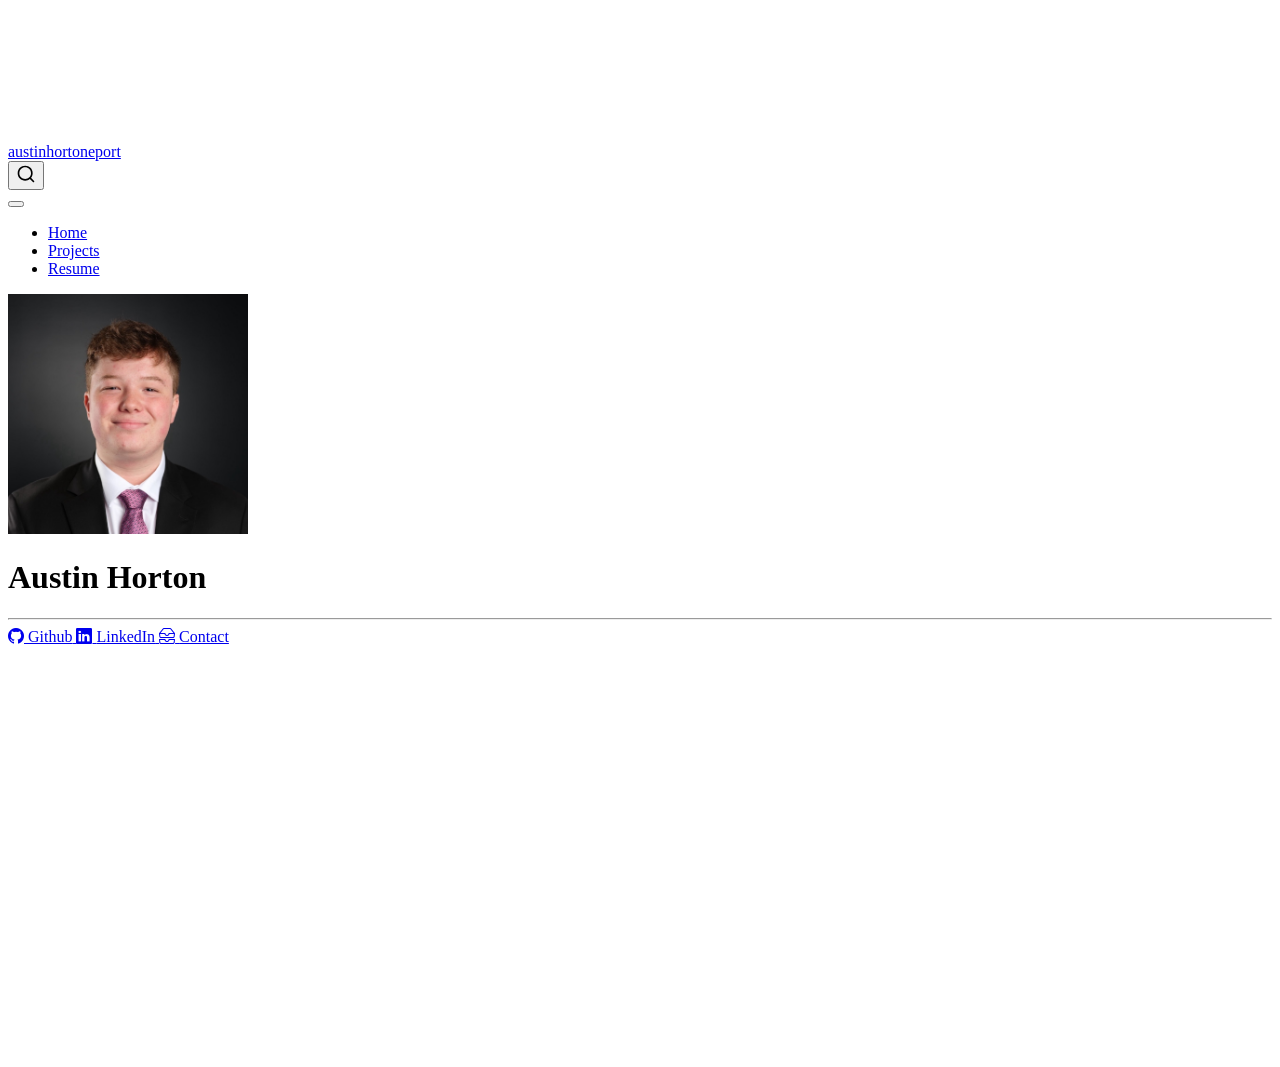
==== docs/index.html @ 5ff9eaec "finished first draft" ====
<!DOCTYPE html>
<html xmlns="http://www.w3.org/1999/xhtml" lang="en" xml:lang="en"><head>

<meta charset="utf-8">
<meta name="generator" content="quarto-1.9.38">

<meta name="viewport" content="width=device-width, initial-scale=1.0, user-scalable=yes">


<title>Austin Horton – austinhortoneport</title>
<style>
/* Default styles provided by pandoc.
** See https://pandoc.org/MANUAL.html#variables-for-html for config info.
*/
code{white-space: pre-wrap;}
span.smallcaps{font-variant: small-caps;}
div.columns{display: flex; gap: min(4vw, 1.5em);}
div.column{flex: auto; overflow-x: auto;}
div.hanging-indent{margin-left: 1.5em; text-indent: -1.5em;}
ul.task-list{list-style: none;}
ul.task-list li input[type="checkbox"] {
  width: 0.8em;
  margin: 0 0.8em 0.2em -1em; /* quarto-specific, see https://github.com/quarto-dev/quarto-cli/issues/4556 */ 
  vertical-align: middle;
}
</style>


<script src="site_libs/quarto-nav/quarto-nav.js"></script>
<script src="site_libs/quarto-nav/headroom.min.js"></script>
<script src="site_libs/clipboard/clipboard.min.js"></script>
<script src="site_libs/quarto-search/autocomplete.umd.js"></script>
<script src="site_libs/quarto-search/fuse.min.js"></script>
<script src="site_libs/quarto-search/quarto-search.js"></script>
<meta name="quarto:offset" content="./">
<script src="site_libs/quarto-html/quarto.js" type="module"></script>
<script src="site_libs/quarto-html/tabsets/tabsets.js" type="module"></script>
<script src="site_libs/quarto-html/popper.min.js"></script>
<script src="site_libs/quarto-html/tippy.umd.min.js"></script>
<link href="site_libs/quarto-html/tippy.css" rel="stylesheet">
<link href="site_libs/quarto-html/quarto-syntax-highlighting-15634bcf2e68342d4ad2dfa704d543f6.css" rel="stylesheet" id="quarto-text-highlighting-styles">
<script src="site_libs/bootstrap/bootstrap.min.js"></script>
<link href="site_libs/bootstrap/bootstrap-icons.css" rel="stylesheet">
<link href="site_libs/bootstrap/bootstrap-a0f9fd0d421825b736dc1bbcbcba2219.min.css" rel="stylesheet" append-hash="true" id="quarto-bootstrap" data-mode="light">
<script id="quarto-search-options" type="application/json">{
  "location": "navbar",
  "copy-button": false,
  "collapse-after": 3,
  "panel-placement": "end",
  "type": "overlay",
  "limit": 50,
  "keyboard-shortcut": [
    "f",
    "/",
    "s"
  ],
  "show-item-context": false,
  "language": {
    "search-no-results-text": "No results",
    "search-matching-documents-text": "matching documents",
    "search-copy-link-title": "Copy link to search",
    "search-hide-matches-text": "Hide additional matches",
    "search-more-match-text": "more match in this document",
    "search-more-matches-text": "more matches in this document",
    "search-clear-button-title": "Clear",
    "search-text-placeholder": "",
    "search-detached-cancel-button-title": "Cancel",
    "search-submit-button-title": "Submit",
    "search-label": "Search"
  }
}</script>


<link rel="stylesheet" href="styles.css">
</head>

<body class="nav-fixed fullcontent quarto-light">

<div id="quarto-search-results"></div>
  <header id="quarto-header" class="headroom fixed-top">
    <nav class="navbar navbar-expand-lg " data-bs-theme="dark">
      <div class="navbar-container container-fluid">
      <div class="navbar-brand-container mx-auto">
    <a class="navbar-brand" href="./index.html">
    <span class="navbar-title">austinhortoneport</span>
    </a>
  </div>
            <div id="quarto-search" class="" title="Search"></div>
          <button class="navbar-toggler" type="button" data-bs-toggle="collapse" data-bs-target="#navbarCollapse" aria-controls="navbarCollapse" role="menu" aria-expanded="false" aria-label="Toggle navigation" onclick="if (window.quartoToggleHeadroom) { window.quartoToggleHeadroom(); }">
  <span class="navbar-toggler-icon"></span>
</button>
          <div class="collapse navbar-collapse" id="navbarCollapse">
            <ul class="navbar-nav navbar-nav-scroll ms-auto">
  <li class="nav-item">
    <a class="nav-link active" href="./index.html" aria-current="page"> 
<span class="menu-text">Home</span></a>
  </li>  
  <li class="nav-item">
    <a class="nav-link" href="./projects.html"> 
<span class="menu-text">Projects</span></a>
  </li>  
  <li class="nav-item">
    <a class="nav-link" href="./resume.html"> 
<span class="menu-text">Resume</span></a>
  </li>  
</ul>
          </div> <!-- /navcollapse -->
            <div class="quarto-navbar-tools">
</div>
      </div> <!-- /container-fluid -->
    </nav>
</header>
<!-- content -->
<div id="quarto-content" class="quarto-container page-columns page-rows-contents page-layout-article page-navbar">
<!-- sidebar -->
<!-- margin-sidebar -->
    
<!-- main -->
<div class="quarto-about-jolla">
  <img src="austinheadshot.jpg" class="about-image
  round " style="height: 15em; width: 15em;">
 <header id="title-block-header" class="quarto-title-block default">
<div class="quarto-title">
<h1 class="title">Austin Horton</h1>
</div>
<div class="quarto-title-meta">
  </div>
</header><main class="content" id="quarto-document-content">


</main> 
  <hr class="about-sep">
   <div class="about-links">
  <a href="https:github.com/austin-horton" class="about-link" rel="" target="">
    <i class="bi bi-github"></i>
     <span class="about-link-text">Github</span>
  </a>
  <a href="https://linkedin.com/in/austin-l-horton/" class="about-link" rel="" target="">
    <i class="bi bi-linkedin"></i>
     <span class="about-link-text">LinkedIn</span>
  </a>
  <a href="mailto:alh102@uark.edu" class="about-link" rel="" target="">
    <i class="bi bi-inboxes"></i>
     <span class="about-link-text">Contact</span>
  </a>
</div>
</div>
 <!-- /main -->
<script id="quarto-html-after-body" type="application/javascript">
  window.document.addEventListener("DOMContentLoaded", function (event) {
    const isCodeAnnotation = (el) => {
      for (const clz of el.classList) {
        if (clz.startsWith('code-annotation-')) {                     
          return true;
        }
      }
      return false;
    }
    const onCopySuccess = function(e) {
      // button target
      const button = e.trigger;
      // don't keep focus
      button.blur();
      // flash "checked"
      button.classList.add('code-copy-button-checked');
      var currentTitle = button.getAttribute("title");
      button.setAttribute("title", "Copied!");
      let tooltip;
      if (window.bootstrap) {
        button.setAttribute("data-bs-toggle", "tooltip");
        button.setAttribute("data-bs-placement", "left");
        button.setAttribute("data-bs-title", "Copied!");
        tooltip = new bootstrap.Tooltip(button, 
          { trigger: "manual", 
            customClass: "code-copy-button-tooltip",
            offset: [0, -8]});
        tooltip.show();    
      }
      setTimeout(function() {
        if (tooltip) {
          tooltip.hide();
          button.removeAttribute("data-bs-title");
          button.removeAttribute("data-bs-toggle");
          button.removeAttribute("data-bs-placement");
        }
        button.setAttribute("title", currentTitle);
        button.classList.remove('code-copy-button-checked');
      }, 1000);
      // clear code selection
      e.clearSelection();
    }
    const getTextToCopy = function(trigger) {
      const outerScaffold = trigger.parentElement.cloneNode(true);
      const codeEl = outerScaffold.querySelector('code');
      for (const childEl of codeEl.children) {
        if (isCodeAnnotation(childEl)) {
          childEl.remove();
        }
      }
      return codeEl.innerText;
    }
    const clipboard = new window.ClipboardJS('.code-copy-button:not([data-in-quarto-modal])', {
      text: getTextToCopy
    });
    clipboard.on('success', onCopySuccess);
    if (window.document.getElementById('quarto-embedded-source-code-modal')) {
      const clipboardModal = new window.ClipboardJS('.code-copy-button[data-in-quarto-modal]', {
        text: getTextToCopy,
        container: window.document.getElementById('quarto-embedded-source-code-modal')
      });
      clipboardModal.on('success', onCopySuccess);
    }
      var localhostRegex = new RegExp(/^(?:http|https):\/\/localhost\:?[0-9]*\//);
      var mailtoRegex = new RegExp(/^mailto:/);
        var filterRegex = new RegExp('/' + window.location.host + '/');
      var isInternal = (href) => {
          return filterRegex.test(href) || localhostRegex.test(href) || mailtoRegex.test(href);
      }
      // Inspect non-navigation links and adorn them if external
     var links = window.document.querySelectorAll('a[href]:not(.nav-link):not(.navbar-brand):not(.toc-action):not(.sidebar-link):not(.sidebar-item-toggle):not(.pagination-link):not(.no-external):not([aria-hidden]):not(.dropdown-item):not(.quarto-navigation-tool):not(.about-link)');
      for (var i=0; i<links.length; i++) {
        const link = links[i];
        if (!isInternal(link.href)) {
          // undo the damage that might have been done by quarto-nav.js in the case of
          // links that we want to consider external
          if (link.dataset.originalHref !== undefined) {
            link.href = link.dataset.originalHref;
          }
        }
      }
    function tippyHover(el, contentFn, onTriggerFn, onUntriggerFn) {
      const config = {
        allowHTML: true,
        maxWidth: 500,
        delay: 100,
        arrow: false,
        appendTo: function(el) {
            return el.parentElement;
        },
        interactive: true,
        interactiveBorder: 10,
        theme: 'quarto',
        placement: 'bottom-start',
      };
      if (contentFn) {
        config.content = contentFn;
      }
      if (onTriggerFn) {
        config.onTrigger = onTriggerFn;
      }
      if (onUntriggerFn) {
        config.onUntrigger = onUntriggerFn;
      }
      window.tippy(el, config); 
    }
    const noterefs = window.document.querySelectorAll('a[role="doc-noteref"]');
    for (var i=0; i<noterefs.length; i++) {
      const ref = noterefs[i];
      tippyHover(ref, function() {
        // use id or data attribute instead here
        let href = ref.getAttribute('data-footnote-href') || ref.getAttribute('href');
        try { href = new URL(href).hash; } catch {}
        const id = href.replace(/^#\/?/, "");
        const note = window.document.getElementById(id);
        if (note) {
          return note.innerHTML;
        } else {
          return "";
        }
      });
    }
    const xrefs = window.document.querySelectorAll('a.quarto-xref');
    const processXRef = (id, note) => {
      // Strip column container classes
      const stripColumnClz = (el) => {
        el.classList.remove("page-full", "page-columns");
        if (el.children) {
          for (const child of el.children) {
            stripColumnClz(child);
          }
        }
      }
      stripColumnClz(note)
      if (id === null || id.startsWith('sec-')) {
        // Special case sections, only their first couple elements
        const container = document.createElement("div");
        if (note.children && note.children.length > 2) {
          container.appendChild(note.children[0].cloneNode(true));
          for (let i = 1; i < note.children.length; i++) {
            const child = note.children[i];
            if (child.tagName === "P" && child.innerText === "") {
              continue;
            } else {
              container.appendChild(child.cloneNode(true));
              break;
            }
          }
          if (window.Quarto?.typesetMath) {
            window.Quarto.typesetMath(container);
          }
          return container.innerHTML
        } else {
          if (window.Quarto?.typesetMath) {
            window.Quarto.typesetMath(note);
          }
          return note.innerHTML;
        }
      } else {
        // Remove any anchor links if they are present
        const anchorLink = note.querySelector('a.anchorjs-link');
        if (anchorLink) {
          anchorLink.remove();
        }
        if (window.Quarto?.typesetMath) {
          window.Quarto.typesetMath(note);
        }
        if (note.classList.contains("callout")) {
          return note.outerHTML;
        } else {
          return note.innerHTML;
        }
      }
    }
    for (var i=0; i<xrefs.length; i++) {
      const xref = xrefs[i];
      tippyHover(xref, undefined, function(instance) {
        instance.disable();
        let url = xref.getAttribute('href');
        let hash = undefined; 
        if (url.startsWith('#')) {
          hash = url;
        } else {
          try { hash = new URL(url).hash; } catch {}
        }
        if (hash) {
          const id = hash.replace(/^#\/?/, "");
          const note = window.document.getElementById(id);
          if (note !== null) {
            try {
              const html = processXRef(id, note.cloneNode(true));
              instance.setContent(html);
            } finally {
              instance.enable();
              instance.show();
            }
          } else {
            // See if we can fetch this
            fetch(url.split('#')[0])
            .then(res => res.text())
            .then(html => {
              const parser = new DOMParser();
              const htmlDoc = parser.parseFromString(html, "text/html");
              const note = htmlDoc.getElementById(id);
              if (note !== null) {
                const html = processXRef(id, note);
                instance.setContent(html);
              } 
            }).finally(() => {
              instance.enable();
              instance.show();
            });
          }
        } else {
          // See if we can fetch a full url (with no hash to target)
          // This is a special case and we should probably do some content thinning / targeting
          fetch(url)
          .then(res => res.text())
          .then(html => {
            const parser = new DOMParser();
            const htmlDoc = parser.parseFromString(html, "text/html");
            const note = htmlDoc.querySelector('main.content');
            if (note !== null) {
              // This should only happen for chapter cross references
              // (since there is no id in the URL)
              // remove the first header
              if (note.children.length > 0 && note.children[0].tagName === "HEADER") {
                note.children[0].remove();
              }
              const html = processXRef(null, note);
              instance.setContent(html);
            } 
          }).finally(() => {
            instance.enable();
            instance.show();
          });
        }
      }, function(instance) {
      });
    }
        let selectedAnnoteEl;
        const selectorForAnnotation = ( cell, annotation) => {
          let cellAttr = 'data-code-cell="' + cell + '"';
          let lineAttr = 'data-code-annotation="' +  annotation + '"';
          const selector = 'span[' + cellAttr + '][' + lineAttr + ']';
          return selector;
        }
        const selectCodeLines = (annoteEl) => {
          const doc = window.document;
          const targetCell = annoteEl.getAttribute("data-target-cell");
          const targetAnnotation = annoteEl.getAttribute("data-target-annotation");
          const annoteSpan = window.document.querySelector(selectorForAnnotation(targetCell, targetAnnotation));
          const lines = annoteSpan.getAttribute("data-code-lines").split(",");
          const lineIds = lines.map((line) => {
            return targetCell + "-" + line;
          })
          let top = null;
          let height = null;
          let parent = null;
          if (lineIds.length > 0) {
              //compute the position of the single el (top and bottom and make a div)
              const el = window.document.getElementById(lineIds[0]);
              top = el.offsetTop;
              height = el.offsetHeight;
              parent = el.parentElement.parentElement;
            if (lineIds.length > 1) {
              const lastEl = window.document.getElementById(lineIds[lineIds.length - 1]);
              const bottom = lastEl.offsetTop + lastEl.offsetHeight;
              height = bottom - top;
            }
            if (top !== null && height !== null && parent !== null) {
              // cook up a div (if necessary) and position it 
              let div = window.document.getElementById("code-annotation-line-highlight");
              if (div === null) {
                div = window.document.createElement("div");
                div.setAttribute("id", "code-annotation-line-highlight");
                div.style.position = 'absolute';
                parent.appendChild(div);
              }
              div.style.top = top - 2 + "px";
              div.style.height = height + 4 + "px";
              div.style.left = 0;
              let gutterDiv = window.document.getElementById("code-annotation-line-highlight-gutter");
              if (gutterDiv === null) {
                gutterDiv = window.document.createElement("div");
                gutterDiv.setAttribute("id", "code-annotation-line-highlight-gutter");
                gutterDiv.style.position = 'absolute';
                const codeCell = window.document.getElementById(targetCell);
                const gutter = codeCell.querySelector('.code-annotation-gutter');
                gutter.appendChild(gutterDiv);
              }
              gutterDiv.style.top = top - 2 + "px";
              gutterDiv.style.height = height + 4 + "px";
            }
            selectedAnnoteEl = annoteEl;
          }
        };
        const unselectCodeLines = () => {
          const elementsIds = ["code-annotation-line-highlight", "code-annotation-line-highlight-gutter"];
          elementsIds.forEach((elId) => {
            const div = window.document.getElementById(elId);
            if (div) {
              div.remove();
            }
          });
          selectedAnnoteEl = undefined;
        };
          // Handle positioning of the toggle
      window.addEventListener(
        "resize",
        throttle(() => {
          elRect = undefined;
          if (selectedAnnoteEl) {
            selectCodeLines(selectedAnnoteEl);
          }
        }, 10)
      );
      function throttle(fn, ms) {
      let throttle = false;
      let timer;
        return (...args) => {
          if(!throttle) { // first call gets through
              fn.apply(this, args);
              throttle = true;
          } else { // all the others get throttled
              if(timer) clearTimeout(timer); // cancel #2
              timer = setTimeout(() => {
                fn.apply(this, args);
                timer = throttle = false;
              }, ms);
          }
        };
      }
        // Attach click handler to the DT
        const annoteDls = window.document.querySelectorAll('dt[data-target-cell]');
        for (const annoteDlNode of annoteDls) {
          annoteDlNode.addEventListener('click', (event) => {
            const clickedEl = event.target;
            if (clickedEl !== selectedAnnoteEl) {
              unselectCodeLines();
              const activeEl = window.document.querySelector('dt[data-target-cell].code-annotation-active');
              if (activeEl) {
                activeEl.classList.remove('code-annotation-active');
              }
              selectCodeLines(clickedEl);
              clickedEl.classList.add('code-annotation-active');
            } else {
              // Unselect the line
              unselectCodeLines();
              clickedEl.classList.remove('code-annotation-active');
            }
          });
        }
    const findCites = (el) => {
      const parentEl = el.parentElement;
      if (parentEl) {
        const cites = parentEl.dataset.cites;
        if (cites) {
          return {
            el,
            cites: cites.split(' ')
          };
        } else {
          return findCites(el.parentElement)
        }
      } else {
        return undefined;
      }
    };
    var bibliorefs = window.document.querySelectorAll('a[role="doc-biblioref"]');
    for (var i=0; i<bibliorefs.length; i++) {
      const ref = bibliorefs[i];
      const citeInfo = findCites(ref);
      if (citeInfo) {
        tippyHover(citeInfo.el, function() {
          var popup = window.document.createElement('div');
          citeInfo.cites.forEach(function(cite) {
            var citeDiv = window.document.createElement('div');
            citeDiv.classList.add('hanging-indent');
            citeDiv.classList.add('csl-entry');
            var biblioDiv = window.document.getElementById('ref-' + cite);
            if (biblioDiv) {
              citeDiv.innerHTML = biblioDiv.innerHTML;
            }
            popup.appendChild(citeDiv);
          });
          return popup.innerHTML;
        });
      }
    }
  });
  </script>
</div> <!-- /content -->




</body></html>
---- docs/site_libs/quarto-html/tippy.css ----
.tippy-box[data-animation=fade][data-state=hidden]{opacity:0}[data-tippy-root]{max-width:calc(100vw - 10px)}.tippy-box{position:relative;background-color:#333;color:#fff;border-radius:4px;font-size:14px;line-height:1.4;white-space:normal;outline:0;transition-property:transform,visibility,opacity}.tippy-box[data-placement^=top]>.tippy-arrow{bottom:0}.tippy-box[data-placement^=top]>.tippy-arrow:before{bottom:-7px;left:0;border-width:8px 8px 0;border-top-color:initial;transform-origin:center top}.tippy-box[data-placement^=bottom]>.tippy-arrow{top:0}.tippy-box[data-placement^=bottom]>.tippy-arrow:before{top:-7px;left:0;border-width:0 8px 8px;border-bottom-color:initial;transform-origin:center bottom}.tippy-box[data-placement^=left]>.tippy-arrow{right:0}.tippy-box[data-placement^=left]>.tippy-arrow:before{border-width:8px 0 8px 8px;border-left-color:initial;right:-7px;transform-origin:center left}.tippy-box[data-placement^=right]>.tippy-arrow{left:0}.tippy-box[data-placement^=right]>.tippy-arrow:before{left:-7px;border-width:8px 8px 8px 0;border-right-color:initial;transform-origin:center right}.tippy-box[data-inertia][data-state=visible]{transition-timing-function:cubic-bezier(.54,1.5,.38,1.11)}.tippy-arrow{width:16px;height:16px;color:#333}.tippy-arrow:before{content:"";position:absolute;border-color:transparent;border-style:solid}.tippy-content{position:relative;padding:5px 9px;z-index:1}
---- docs/site_libs/quarto-html/quarto-syntax-highlighting-15634bcf2e68342d4ad2dfa704d543f6.css ----
/* quarto syntax highlight colors */
:root {
  --quarto-hl-ot-color: #003B4F;
  --quarto-hl-at-color: #657422;
  --quarto-hl-ss-color: #20794D;
  --quarto-hl-an-color: #5E5E5E;
  --quarto-hl-fu-color: #4758AB;
  --quarto-hl-st-color: #20794D;
  --quarto-hl-cf-color: #003B4F;
  --quarto-hl-op-color: #5E5E5E;
  --quarto-hl-er-color: #AD0000;
  --quarto-hl-bn-color: #AD0000;
  --quarto-hl-al-color: #AD0000;
  --quarto-hl-va-color: #111111;
  --quarto-hl-bu-color: inherit;
  --quarto-hl-ex-color: inherit;
  --quarto-hl-pp-color: #AD0000;
  --quarto-hl-in-color: #5E5E5E;
  --quarto-hl-vs-color: #20794D;
  --quarto-hl-wa-color: #5E5E5E;
  --quarto-hl-do-color: #5E5E5E;
  --quarto-hl-im-color: #00769E;
  --quarto-hl-ch-color: #20794D;
  --quarto-hl-dt-color: #AD0000;
  --quarto-hl-fl-color: #AD0000;
  --quarto-hl-co-color: #5E5E5E;
  --quarto-hl-cv-color: #5E5E5E;
  --quarto-hl-cn-color: #8f5902;
  --quarto-hl-sc-color: #5E5E5E;
  --quarto-hl-dv-color: #AD0000;
  --quarto-hl-kw-color: #003B4F;
}

/* other quarto variables */
:root {
  --quarto-font-monospace: SFMono-Regular, Menlo, Monaco, Consolas, "Liberation Mono", "Courier New", monospace;
}

/* syntax highlight based on Pandoc's rules */
pre > code.sourceCode > span {
  color: #003B4F;
}

code.sourceCode > span {
  color: #003B4F;
}

div.sourceCode,
div.sourceCode pre.sourceCode {
  color: #003B4F;
}

/* Normal */
code span {
  color: #003B4F;
}

/* Alert */
code span.al {
  color: #AD0000;
  font-style: inherit;
}

/* Annotation */
code span.an {
  color: #5E5E5E;
  font-style: inherit;
}

/* Attribute */
code span.at {
  color: #657422;
  font-style: inherit;
}

/* BaseN */
code span.bn {
  color: #AD0000;
  font-style: inherit;
}

/* BuiltIn */
code span.bu {
  font-style: inherit;
}

/* ControlFlow */
code span.cf {
  color: #003B4F;
  font-weight: bold;
  font-style: inherit;
}

/* Char */
code span.ch {
  color: #20794D;
  font-style: inherit;
}

/* Constant */
code span.cn {
  color: #8f5902;
  font-style: inherit;
}

/* Comment */
code span.co {
  color: #5E5E5E;
  font-style: inherit;
}

/* CommentVar */
code span.cv {
  color: #5E5E5E;
  font-style: italic;
}

/* Documentation */
code span.do {
  color: #5E5E5E;
  font-style: italic;
}

/* DataType */
code span.dt {
  color: #AD0000;
  font-style: inherit;
}

/* DecVal */
code span.dv {
  color: #AD0000;
  font-style: inherit;
}

/* Error */
code span.er {
  color: #AD0000;
  font-style: inherit;
}

/* Extension */
code span.ex {
  font-style: inherit;
}

/* Float */
code span.fl {
  color: #AD0000;
  font-style: inherit;
}

/* Function */
code span.fu {
  color: #4758AB;
  font-style: inherit;
}

/* Import */
code span.im {
  color: #00769E;
  font-style: inherit;
}

/* Information */
code span.in {
  color: #5E5E5E;
  font-style: inherit;
}

/* Keyword */
code span.kw {
  color: #003B4F;
  font-weight: bold;
  font-style: inherit;
}

/* Operator */
code span.op {
  color: #5E5E5E;
  font-style: inherit;
}

/* Other */
code span.ot {
  color: #003B4F;
  font-style: inherit;
}

/* Preprocessor */
code span.pp {
  color: #AD0000;
  font-style: inherit;
}

/* SpecialChar */
code span.sc {
  color: #5E5E5E;
  font-style: inherit;
}

/* SpecialString */
code span.ss {
  color: #20794D;
  font-style: inherit;
}

/* String */
code span.st {
  color: #20794D;
  font-style: inherit;
}

/* Variable */
code span.va {
  color: #111111;
  font-style: inherit;
}

/* VerbatimString */
code span.vs {
  color: #20794D;
  font-style: inherit;
}

/* Warning */
code span.wa {
  color: #5E5E5E;
  font-style: italic;
}

.prevent-inlining {
  content: "</";
}

/*# sourceMappingURL=f23921c56f73e400b49028c9186a1aa0.css.map */
---- docs/styles.css ----
/* css styles */
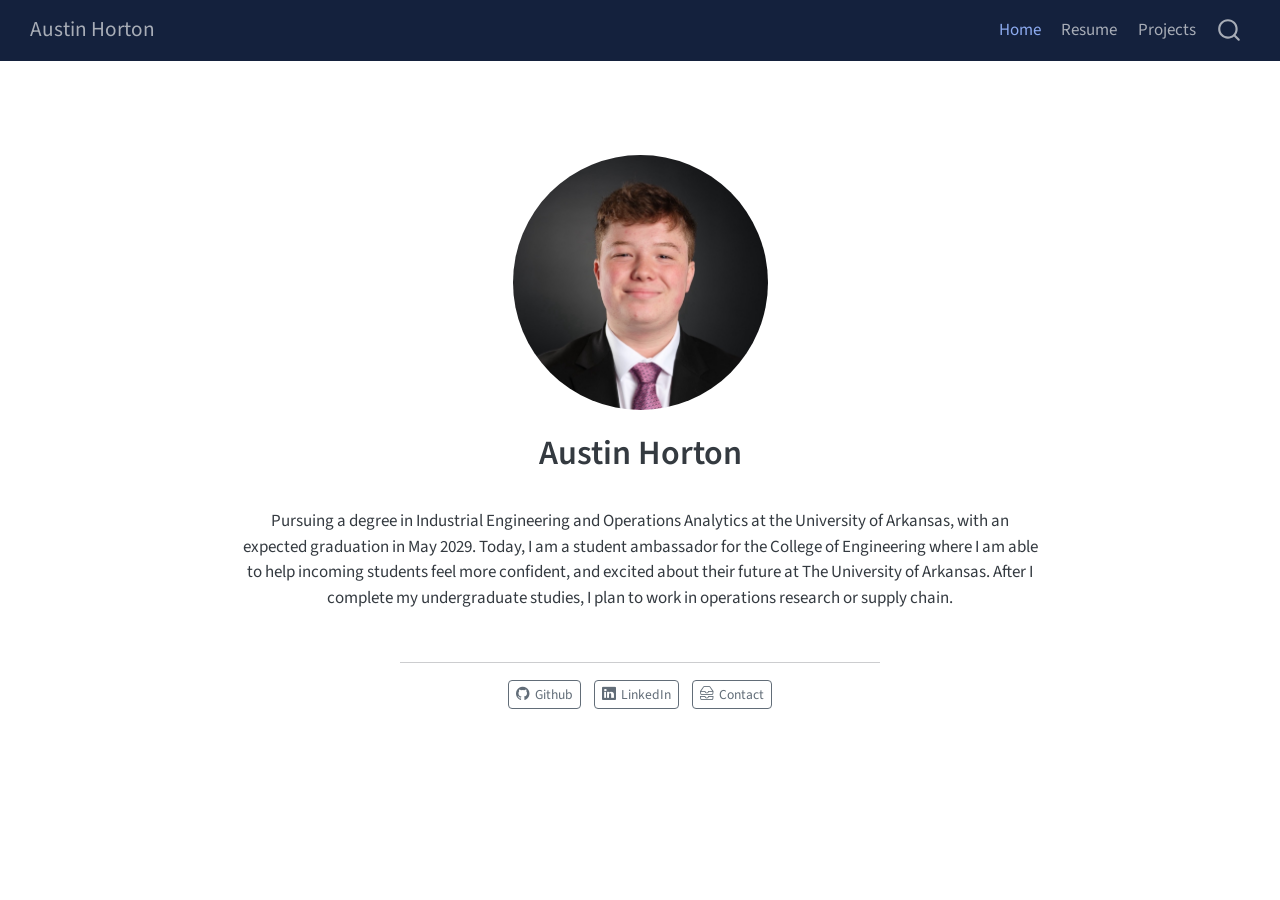
==== commit 55df2a95: "completed assignment" ====
--- a/docs/index.html
+++ b/docs/index.html
@@ -7,7 +7,7 @@
 <meta name="viewport" content="width=device-width, initial-scale=1.0, user-scalable=yes">
 
 
-<title>Austin Horton – austinhortoneport</title>
+<title>Austin Horton</title>
 <style>
 /* Default styles provided by pandoc.
 ** See https://pandoc.org/MANUAL.html#variables-for-html for config info.
@@ -41,7 +41,7 @@
 <link href="site_libs/quarto-html/quarto-syntax-highlighting-15634bcf2e68342d4ad2dfa704d543f6.css" rel="stylesheet" id="quarto-text-highlighting-styles">
 <script src="site_libs/bootstrap/bootstrap.min.js"></script>
 <link href="site_libs/bootstrap/bootstrap-icons.css" rel="stylesheet">
-<link href="site_libs/bootstrap/bootstrap-a0f9fd0d421825b736dc1bbcbcba2219.min.css" rel="stylesheet" append-hash="true" id="quarto-bootstrap" data-mode="light">
+<link href="site_libs/bootstrap/bootstrap-3e018e90d55e1becb7e819118a91f8eb.min.css" rel="stylesheet" append-hash="true" id="quarto-bootstrap" data-mode="light">
 <script id="quarto-search-options" type="application/json">{
   "location": "navbar",
   "copy-button": false,
@@ -82,7 +82,7 @@
       <div class="navbar-container container-fluid">
       <div class="navbar-brand-container mx-auto">
     <a class="navbar-brand" href="./index.html">
-    <span class="navbar-title">austinhortoneport</span>
+    <span class="navbar-title">Austin Horton</span>
     </a>
   </div>
             <div id="quarto-search" class="" title="Search"></div>
@@ -96,12 +96,12 @@
 <span class="menu-text">Home</span></a>
   </li>  
   <li class="nav-item">
+    <a class="nav-link" href="./resume.html"> 
+<span class="menu-text">Resume</span></a>
+  </li>  
+  <li class="nav-item">
     <a class="nav-link" href="./projects.html"> 
 <span class="menu-text">Projects</span></a>
-  </li>  
-  <li class="nav-item">
-    <a class="nav-link" href="./resume.html"> 
-<span class="menu-text">Resume</span></a>
   </li>  
 </ul>
           </div> <!-- /navcollapse -->
@@ -126,6 +126,7 @@
 <div class="quarto-title-meta">
   </div>
 </header><main class="content" id="quarto-document-content">
+<p>Pursuing a degree in Industrial Engineering and Operations Analytics at the University of Arkansas, with an expected graduation in May 2029. Today, I am a student ambassador for the College of Engineering where I am able to help incoming students feel more confident, and excited about their future at The University of Arkansas. After I complete my undergraduate studies, I plan to work in operations research or supply chain.</p>
 
 
 </main> 
